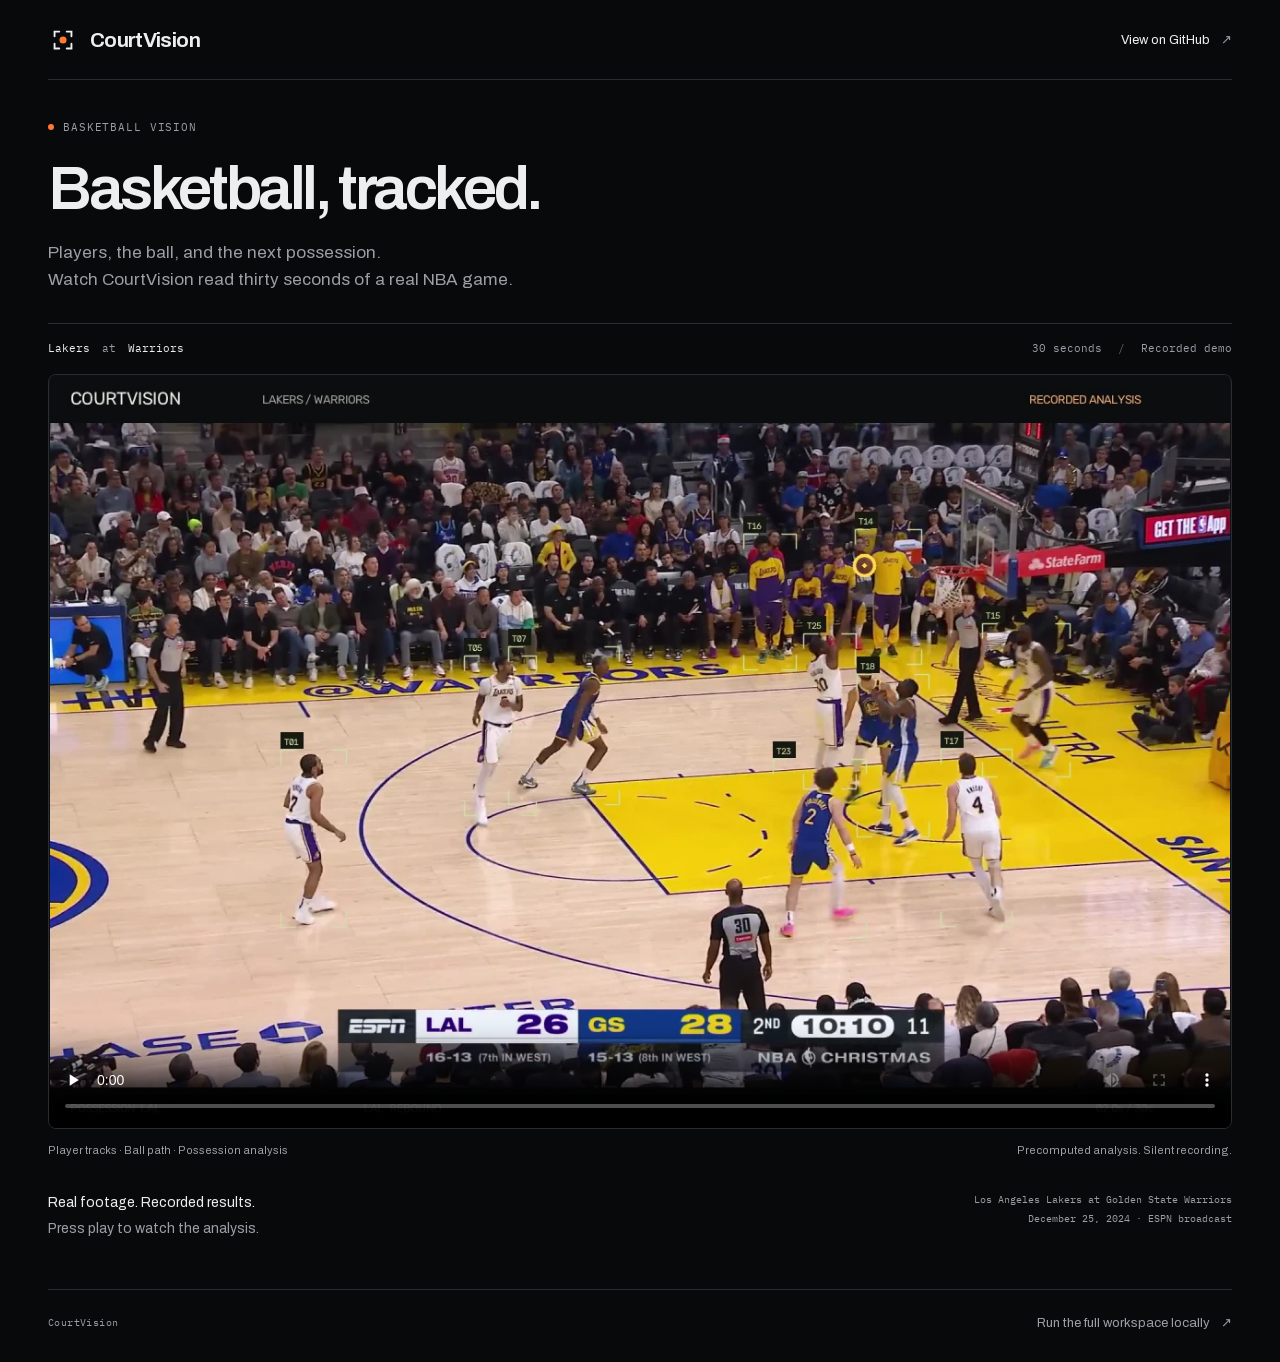
==== showcase/index.html @ 85ab5414 "Replace public simulation with a static NBA video showcase" ====
<!doctype html>
<html lang="en">
<head>
  <meta charset="utf-8">
  <meta name="viewport" content="width=device-width, initial-scale=1, viewport-fit=cover">
  <meta name="color-scheme" content="dark">
  <meta name="theme-color" content="#08090a">
  <meta name="description" content="Watch CourtVision track players, follow the ball and read possession in a 30-second Lakers–Warriors recording.">
  <title>CourtVision — Basketball, tracked.</title>
  <link rel="icon" href="data:image/svg+xml,%3Csvg xmlns='http://www.w3.org/2000/svg' viewBox='0 0 32 32'%3E%3Crect width='32' height='32' rx='8' fill='%2308090a'/%3E%3Cpath d='M7 12V7h5M20 7h5v5M25 20v5h-5M12 25H7v-5' fill='none' stroke='%23edeef0' stroke-width='2.4' stroke-linecap='round'/%3E%3Ccircle cx='16' cy='16' r='3.8' fill='%23ff7a2f'/%3E%3C/svg%3E">
  <link rel="stylesheet" href="styles.css">
</head>
<body>
  <a class="skip-link" href="#recording">Skip to the video</a>
  <div class="page">
    <header class="masthead">
      <a class="brand" href="/" aria-label="CourtVision home">
        <svg viewBox="0 0 32 32" aria-hidden="true"><path d="M7 12V7h5M20 7h5v5M25 20v5h-5M12 25H7v-5"/><circle cx="16" cy="16" r="3.8"/></svg>
        <span>CourtVision</span>
      </a>
      <a class="source-link" href="https://github.com/aiden-guan/courtvision">View on GitHub <span aria-hidden="true">↗</span></a>
    </header>
    <main>
      <section class="intro" aria-labelledby="title">
        <p class="eyebrow"><span class="marker" aria-hidden="true"></span> Basketball vision</p>
        <h1 id="title">Basketball, tracked.</h1>
        <p class="lede">Players, the ball, and the next possession.<br>Watch CourtVision read thirty seconds of a real NBA game.</p>
      </section>
      <figure class="recording" id="recording">
        <div class="recording-label"><span>Lakers <span class="versus">at</span> Warriors</span><span>30 seconds <span class="separator">/</span> Recorded demo</span></div>
        <video controls playsinline preload="none" width="1280" height="816" poster="media/nba-analysis-d3cba22fd375.webp" aria-label="Thirty-second CourtVision analysis of Lakers at Warriors" aria-describedby="recording-caption">
          <source src="media/nba-analysis-d3cba22fd375.mp4" type="video/mp4">
          Your browser does not support embedded video. <a href="media/nba-analysis-d3cba22fd375.mp4">Download the recording</a>.
        </video>
        <figcaption id="recording-caption"><span>Player tracks · Ball path · Possession analysis</span><span>Precomputed analysis. Silent recording.</span></figcaption>
      </figure>
      <div class="context">
        <p>Real footage. Recorded results.<br><span>Press play to watch the analysis.</span></p>
        <p class="game-note">Los Angeles Lakers at Golden State Warriors<br>December 25, 2024 · ESPN broadcast</p>
      </div>
    </main>
    <footer>
      <span class="footer-brand">CourtVision</span>
      <a href="https://github.com/aiden-guan/courtvision#quickstart">Run the full workspace locally <span aria-hidden="true">↗</span></a>
    </footer>
  </div>
</body>
</html>
---- showcase/styles.css ----
@font-face{font-family:Archivo;src:url("fonts/archivo.woff2") format("woff2");font-style:normal;font-weight:100 900;font-display:swap}
@font-face{font-family:"IBM Plex Mono";src:url("fonts/ibm-plex-mono-400.woff2") format("woff2");font-style:normal;font-weight:400;font-display:swap}
:root{color-scheme:dark;--ink:#08090a;--surface:#101214;--line:#292c30;--text:#edeef0;--muted:#9a9fa6;--accent:#ff7a2f;font-family:Archivo,system-ui,sans-serif;background:var(--ink);color:var(--text)}
*{box-sizing:border-box}
body{margin:0}
a{color:inherit;text-decoration:none}
a:hover{color:var(--accent)}
a:focus-visible,video:focus-visible{outline:2px solid var(--accent);outline-offset:6px}
.skip-link{position:absolute;top:-80px;left:20px;z-index:2;padding:12px;background:var(--text);color:var(--ink)}
.skip-link:focus{top:12px}
.page{max-width:1328px;margin:auto;padding:0 48px}
.masthead{display:flex;align-items:center;justify-content:space-between;gap:24px;height:80px;border-bottom:1px solid var(--line)}
.brand{display:inline-flex;align-items:center;gap:12px;font-size:21px;font-weight:650;letter-spacing:-.65px}
.brand svg{width:30px;height:30px}
.brand path{fill:none;stroke:var(--text);stroke-width:2;stroke-linecap:round}
.brand circle{fill:var(--accent)}
.source-link,footer a{font-size:13px}
.source-link span,footer a span{margin-left:8px;color:var(--muted)}
.intro{padding:40px 0 30px}
.eyebrow,.recording-label,.game-note,.footer-brand{font-family:"IBM Plex Mono",monospace}
.eyebrow{display:flex;align-items:center;gap:9px;margin:0 0 22px;font-size:11px;color:var(--muted);letter-spacing:.08em;text-transform:uppercase}
.marker{width:6px;height:6px;background:var(--accent);border-radius:50%}
h1{margin:0 0 18px;font-size:clamp(40px,5vw,62px);font-weight:600;line-height:1.05;letter-spacing:-.055em}
.lede{margin:0;color:var(--muted);font-size:17px;line-height:1.6}
.recording{margin:0;scroll-margin-top:20px}
.recording-label{display:flex;justify-content:space-between;gap:16px;padding:16px 0;font-size:11px;line-height:1.6;border-top:1px solid var(--line)}
.recording-label>span:last-child{color:var(--muted)}
.versus{margin:0 5px;color:var(--muted)}
.separator{margin:0 9px;color:#5e6268}
video{display:block;width:100%;height:auto;aspect-ratio:1280/816;background:var(--surface);border:1px solid var(--line);border-radius:8px}
figcaption{display:flex;justify-content:space-between;gap:12px;margin-top:13px;color:var(--muted);font-size:11px;line-height:1.6}
.context{display:flex;justify-content:space-between;gap:32px;padding:31px 0 48px}
.context p{margin:0;font-size:14px;line-height:1.8}
.context p span{color:var(--muted)}
.context .game-note{text-align:right;font-size:10px;line-height:1.9;color:var(--muted)}
footer{display:flex;justify-content:space-between;align-items:center;gap:20px;border-top:1px solid var(--line);padding:25px 0 32px;color:var(--muted)}
.footer-brand{font-size:10px;letter-spacing:.04em}
@media(min-width:1500px){.page{max-width:1328px}}
@media(max-width:700px){.page{padding:0 22px}.masthead{height:78px}.brand{font-size:19px;gap:8px}.brand svg{width:26px;height:26px}.source-link{font-size:11px}.intro{padding:44px 0 30px}.eyebrow{margin-bottom:18px}h1{margin-bottom:17px}.lede{font-size:15px}.recording-label{font-size:9px;gap:8px}.separator{margin:0 3px}video{border-radius:5px}figcaption{flex-direction:column;gap:2px;font-size:10px}.context{flex-direction:column;gap:20px;padding:25px 0 32px}.context .game-note{text-align:left}footer a{font-size:11px}}
@media(prefers-reduced-motion:reduce){*{scroll-behavior:auto}}
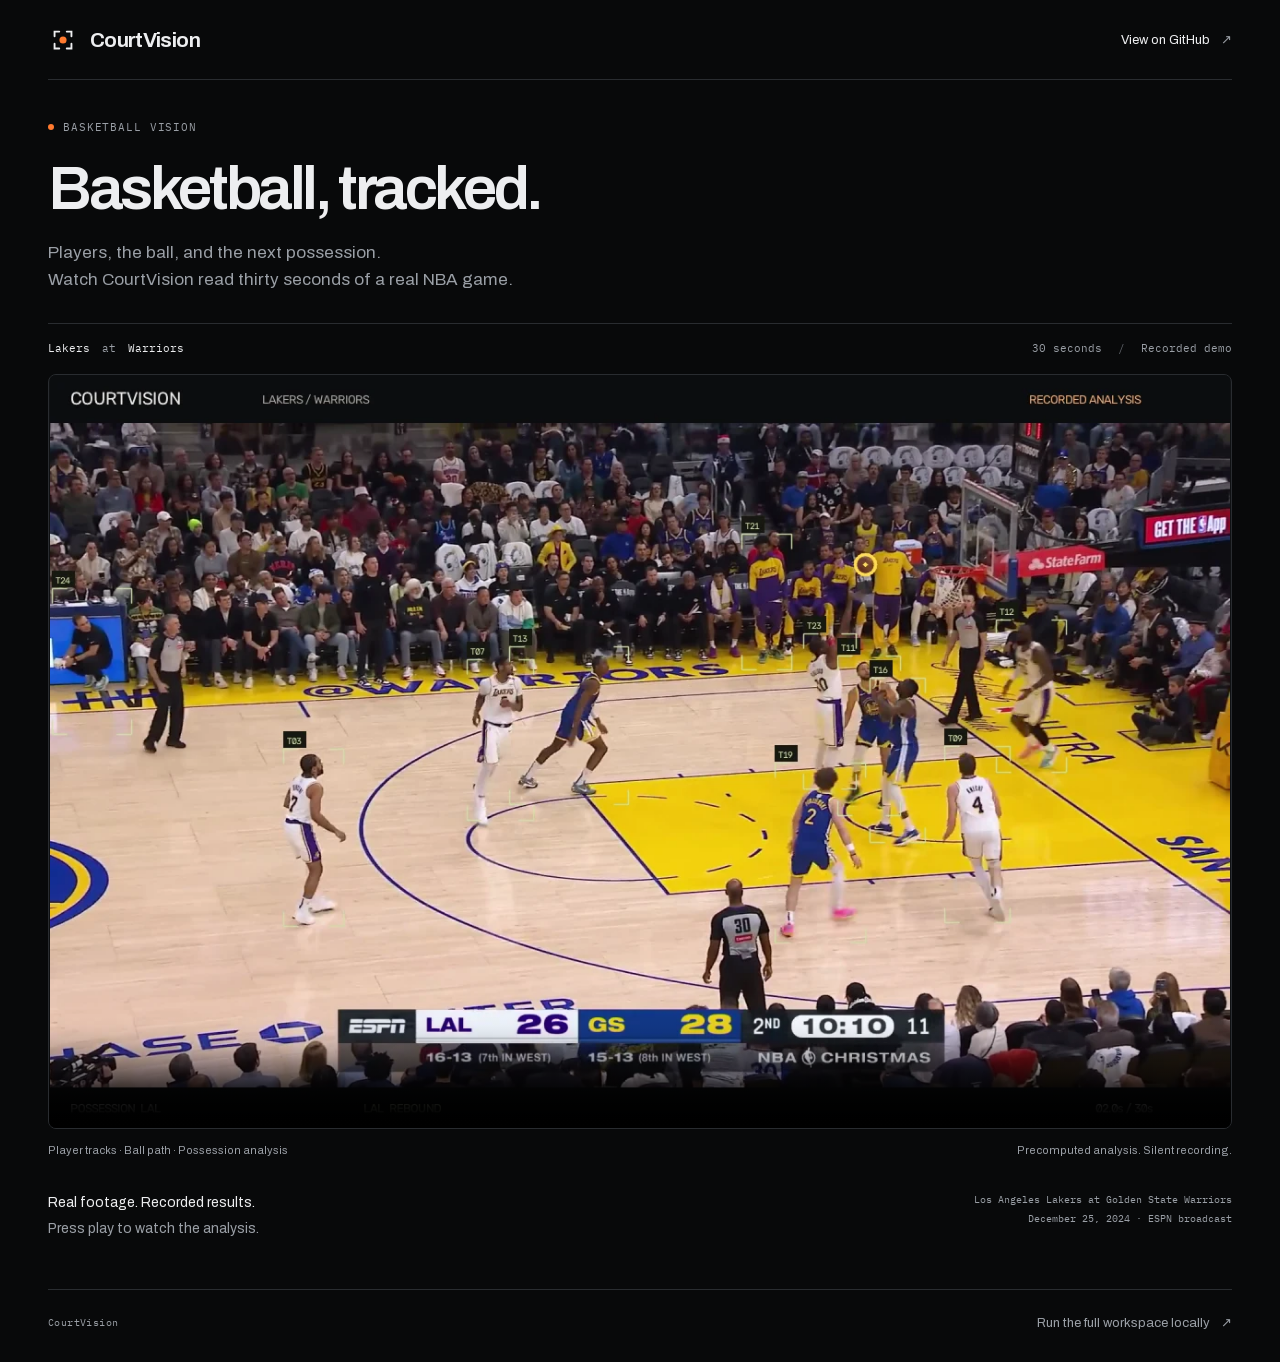
==== commit 2574d495: "Public showcase re-rendered with main model v2 The 30-second Lakers @ Warriors recording (the same w" ====
--- a/showcase/index.html
+++ b/showcase/index.html
@@ -28,9 +28,9 @@
       </section>
       <figure class="recording" id="recording">
         <div class="recording-label"><span>Lakers <span class="versus">at</span> Warriors</span><span>30 seconds <span class="separator">/</span> Recorded demo</span></div>
-        <video controls playsinline preload="none" width="1280" height="816" poster="media/nba-analysis-d3cba22fd375.webp" aria-label="Thirty-second CourtVision analysis of Lakers at Warriors" aria-describedby="recording-caption">
-          <source src="media/nba-analysis-d3cba22fd375.mp4" type="video/mp4">
-          Your browser does not support embedded video. <a href="media/nba-analysis-d3cba22fd375.mp4">Download the recording</a>.
+        <video controls playsinline preload="none" width="1280" height="816" poster="media/nba-analysis-082b2ae643a4.webp" aria-label="Thirty-second CourtVision analysis of Lakers at Warriors" aria-describedby="recording-caption">
+          <source src="media/nba-analysis-082b2ae643a4.mp4" type="video/mp4">
+          Your browser does not support embedded video. <a href="media/nba-analysis-082b2ae643a4.mp4">Download the recording</a>.
         </video>
         <figcaption id="recording-caption"><span>Player tracks · Ball path · Possession analysis</span><span>Precomputed analysis. Silent recording.</span></figcaption>
       </figure>
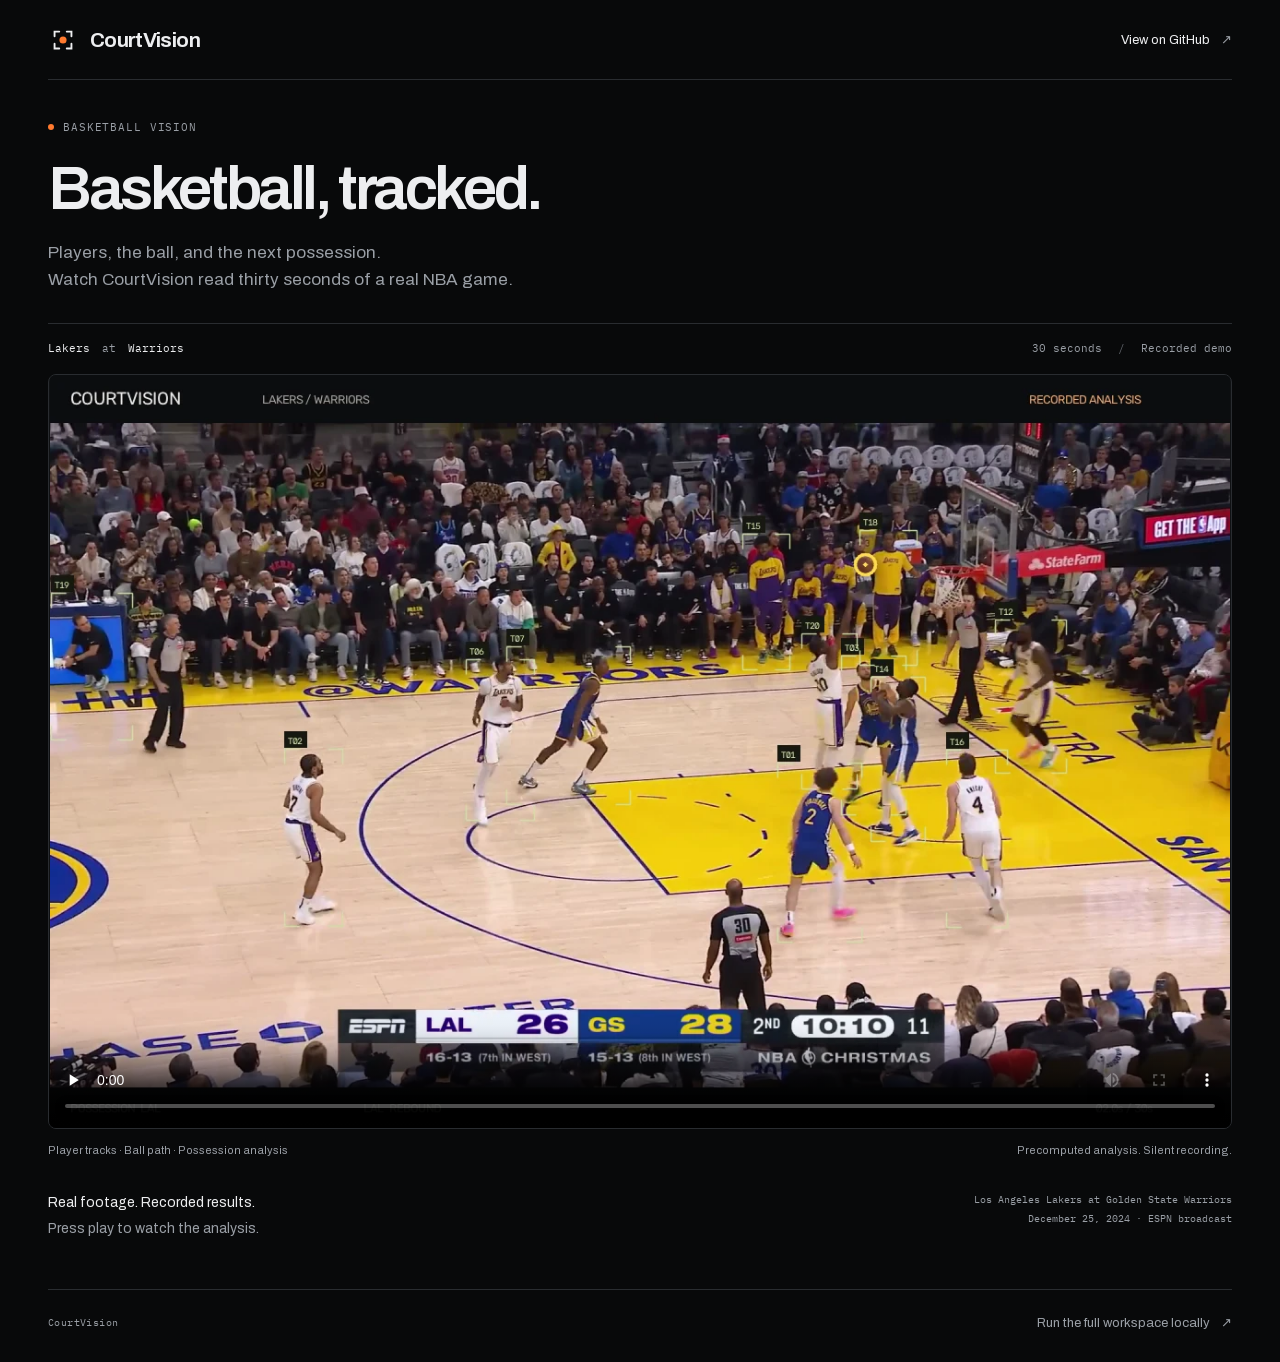
==== commit 7ab4aeb3: "Main model v3 in the app: round 8's R8f (the owner's decision, seeing its costs) R8f of research not" ====
--- a/showcase/index.html
+++ b/showcase/index.html
@@ -28,9 +28,9 @@
       </section>
       <figure class="recording" id="recording">
         <div class="recording-label"><span>Lakers <span class="versus">at</span> Warriors</span><span>30 seconds <span class="separator">/</span> Recorded demo</span></div>
-        <video controls playsinline preload="none" width="1280" height="816" poster="media/nba-analysis-082b2ae643a4.webp" aria-label="Thirty-second CourtVision analysis of Lakers at Warriors" aria-describedby="recording-caption">
-          <source src="media/nba-analysis-082b2ae643a4.mp4" type="video/mp4">
-          Your browser does not support embedded video. <a href="media/nba-analysis-082b2ae643a4.mp4">Download the recording</a>.
+        <video controls playsinline preload="none" width="1280" height="816" poster="media/nba-analysis-ced39a4e682d.webp" aria-label="Thirty-second CourtVision analysis of Lakers at Warriors" aria-describedby="recording-caption">
+          <source src="media/nba-analysis-ced39a4e682d.mp4" type="video/mp4">
+          Your browser does not support embedded video. <a href="media/nba-analysis-ced39a4e682d.mp4">Download the recording</a>.
         </video>
         <figcaption id="recording-caption"><span>Player tracks · Ball path · Possession analysis</span><span>Precomputed analysis. Silent recording.</span></figcaption>
       </figure>
